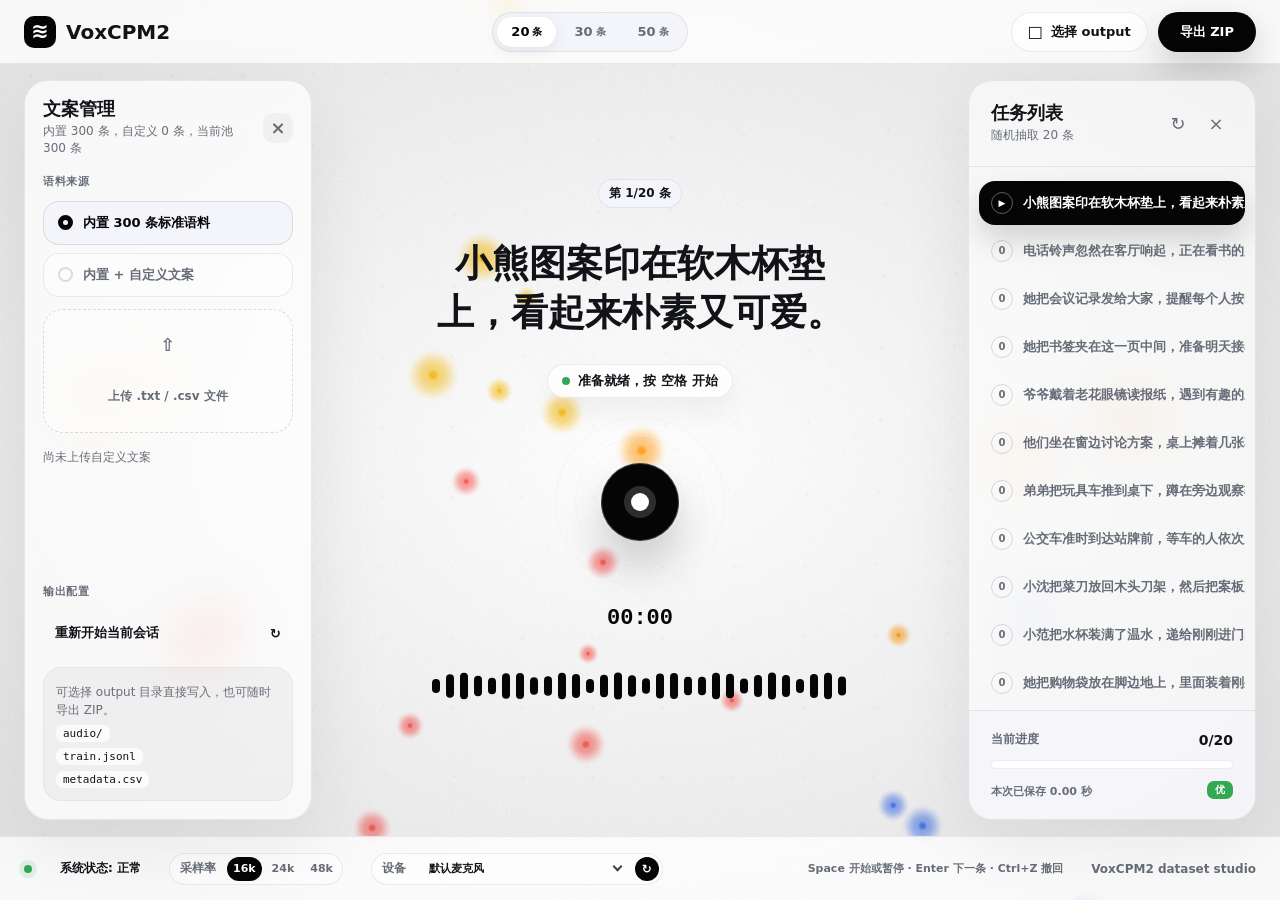
==== index.html @ 0311722b "first commit" ====
<!doctype html>
<html lang="zh-CN">
  <head>
    <meta charset="utf-8" />
    <meta name="viewport" content="width=device-width, initial-scale=1" />
    <title>VoxCPM2 录音训练工作台</title>
    <link rel="stylesheet" href="./src/styles.css" />
  </head>
  <body>
    <canvas id="shaderCanvas" aria-hidden="true"></canvas>

    <div class="app-shell">
      <header class="topbar">
        <div class="brand">
          <div class="brand__mark" aria-hidden="true">≋</div>
          <div class="brand__name">VoxCPM2</div>
        </div>

        <div class="segmented topbar__counts" id="countOptions" aria-label="录制条数">
          <button type="button" class="segment is-active" data-count="20">
            <span>20</span>
            <small>条</small>
          </button>
          <button type="button" class="segment" data-count="30">
            <span>30</span>
            <small>条</small>
          </button>
          <button type="button" class="segment" data-count="50">
            <span>50</span>
            <small>条</small>
          </button>
        </div>

        <div class="topbar__actions">
          <button type="button" class="ghost-pill" id="directoryButton">
            <span class="icon" aria-hidden="true">□</span>
            <span id="storageMode">选择 output</span>
          </button>
          <button type="button" class="primary-pill" id="exportButton">导出 ZIP</button>
        </div>
      </header>

      <button
        type="button"
        class="source-panel-toggle"
        id="sourcePanelToggle"
        aria-label="展开文案管理"
        hidden
      >
        文
      </button>

      <button
        type="button"
        class="task-panel-toggle"
        id="taskPanelToggle"
        aria-label="展开任务列表"
        hidden
      >
        列
      </button>

      <aside class="side-panel source-panel" id="sourcePanel" aria-label="文案与输出配置">
        <div class="panel-heading">
          <div>
            <h2>文案管理</h2>
            <p id="poolSummary">正在载入内置文案库</p>
          </div>
          <button type="button" class="panel-close" id="sourcePanelClose" aria-label="收起文案管理">
            ×
          </button>
        </div>

        <section class="stack source-stack">
          <div class="section-title">语料来源</div>
          <div class="source-options" id="sourceOptions">
            <button type="button" class="source-card is-active" data-source="builtin">
              <span class="radio-dot" aria-hidden="true"></span>
              <span>内置 300 条标准语料</span>
            </button>
            <button type="button" class="source-card" data-source="combined">
              <span class="radio-dot" aria-hidden="true"></span>
              <span>内置 + 自定义文案</span>
            </button>
          </div>

          <label class="upload-card" for="customFile">
            <span class="upload-card__icon" aria-hidden="true">⇧</span>
            <span>上传 .txt / .csv 文件</span>
            <input id="customFile" type="file" accept=".txt,.csv,text/plain,text/csv" />
          </label>
          <p class="microcopy" id="customSummary">尚未上传自定义文案</p>
        </section>

        <section class="stack output-stack">
          <div class="section-title">输出配置</div>
          <button type="button" class="settings-row" id="resetButton">
            <span>重新开始当前会话</span>
            <span aria-hidden="true">↻</span>
          </button>
          <div class="output-card">
            <p id="outputSummary">未选择目录时，录音会保存在浏览器内存中。</p>
            <code>audio/</code>
            <code>train.jsonl</code>
            <code>metadata.csv</code>
          </div>
        </section>
      </aside>

      <main class="recording-stage" aria-label="录音工作区">
        <div class="prompt-area">
          <div class="prompt-meta" id="promptMeta">
            <span class="prompt-progress-label" id="progressText">第 1/20 条</span>
            <div class="prompt-progress-track" aria-hidden="true">
              <div class="prompt-progress-fill" id="promptProgressFill"></div>
            </div>
            <span class="prompt-next" id="nextPromptText">下一条预览</span>
          </div>
          <p class="prompt-text" id="promptText">正在载入文案</p>
        </div>

        <div class="recorder-surface">
          <div class="status-strip" id="statusStrip">
            <span class="status-dot status-dot--ready" id="statusDot"></span>
            <span id="statusText">准备就绪，按 空格 开始</span>
          </div>

          <div class="vocal-aura" id="vocalAura">
            <span class="aura-ring aura-ring--one"></span>
            <span class="aura-ring aura-ring--two"></span>
            <span class="aura-ring aura-ring--three"></span>
            <button type="button" class="record-orb" id="recordButton" aria-label="开始录制">
              <span class="record-led" id="recordLed" aria-hidden="true"></span>
            </button>
          </div>

          <div class="timer" id="timer">00:00</div>
          <canvas id="waveform" width="640" height="120" aria-label="实时波形"></canvas>
          <audio id="playback" controls preload="metadata"></audio>
        </div>

        <div class="control-row" aria-hidden="true">
          <button type="button" id="undoButton" hidden></button>
          <button type="button" id="saveButton" hidden disabled></button>
          <button type="button" id="shuffleButton" hidden></button>
        </div>
      </main>

      <aside class="side-panel task-panel" aria-label="文案预览列表">
        <div class="list-header">
          <div>
            <h2>任务列表</h2>
            <p id="listSummary">随机抽取 20 条</p>
          </div>
          <div class="list-actions">
            <button type="button" class="icon-button" id="shuffleButtonMirror" title="重新洗牌">↻</button>
            <button type="button" class="icon-button" id="taskPanelClose" aria-label="收起任务列表">×</button>
          </div>
        </div>
        <ol class="task-list" id="taskList"></ol>
        <div class="progress-card">
          <div class="progress-card__row">
            <span>当前进度</span>
            <strong id="completionBadge">0/20</strong>
          </div>
          <div class="progress-track">
            <div class="progress-fill" id="progressFill"></div>
          </div>
          <div class="progress-card__row progress-card__row--muted">
            <span id="durationText">本次已保存 0.00 秒</span>
            <span class="quality-badge">优</span>
          </div>
        </div>
      </aside>

      <footer class="status-footer">
        <div class="footer-group">
          <span class="system-dot"></span>
          <strong>系统状态: 正常</strong>
          <div class="sample-rate-control" id="sampleRateOptions" aria-label="输出采样率">
            <span>采样率</span>
            <button type="button" class="sample-rate-button is-active" data-sample-rate="16000">16k</button>
            <button type="button" class="sample-rate-button" data-sample-rate="24000">24k</button>
            <button type="button" class="sample-rate-button" data-sample-rate="48000">48k</button>
          </div>
          <div class="device-control" id="deviceControl">
            <span>设备</span>
            <button
              type="button"
              class="audio-input-trigger"
              id="audioInputButton"
              aria-haspopup="listbox"
              aria-expanded="false"
              aria-label="选择录音输入设备"
            >
              <span id="audioInputLabel">默认麦克风</span>
              <span class="audio-input-caret" aria-hidden="true"></span>
            </button>
            <div class="audio-device-menu" id="audioDeviceMenu" role="listbox" aria-label="录音输入设备" hidden></div>
            <button type="button" class="refresh-device-button" id="refreshDevicesButton" aria-label="刷新麦克风设备">
              ↻
            </button>
          </div>
        </div>
        <div class="footer-group footer-group--right">
          <span class="shortcut-hints">Space 开始或暂停 · Enter 下一条 · Ctrl+Z 撤回</span>
          <span>VoxCPM2 dataset studio</span>
        </div>
      </footer>
    </div>

    <div class="toast-region" id="toastRegion" aria-live="polite" aria-atomic="false"></div>

    <script type="module" src="./src/app.js"></script>
  </body>
</html>
---- src/styles.css ----
:root {
  color-scheme: light;
  --canvas: #ffffff;
  --surface: rgba(255, 255, 255, 0.72);
  --surface-solid: #ffffff;
  --surface-soft: #f4f5fa;
  --surface-strong: #e9ebf4;
  --ink: #111318;
  --muted: #676d78;
  --faint: #9aa0aa;
  --line: rgba(17, 19, 24, 0.08);
  --line-strong: rgba(17, 19, 24, 0.14);
  --primary: #050506;
  --blue: #346bf1;
  --red: #ff4641;
  --green: #34a853;
  --yellow: #fbbc04;
  --shadow: 0 24px 80px rgba(15, 23, 42, 0.08);
  --panel-radius: 24px;
  --pill-radius: 999px;
  font-family:
    "Hanken Grotesk", Inter, ui-sans-serif, system-ui, -apple-system,
    BlinkMacSystemFont, "Segoe UI", "PingFang SC", "Microsoft YaHei", sans-serif;
}

* {
  box-sizing: border-box;
}

[hidden] {
  display: none !important;
}

html,
body {
  width: 100%;
  height: 100%;
  min-height: 100%;
}

body {
  margin: 0;
  overflow: hidden;
  background: var(--canvas);
  color: var(--ink);
}

button,
input,
select {
  font: inherit;
}

button {
  border: 0;
  cursor: pointer;
}

button:disabled {
  cursor: not-allowed;
  opacity: 0.45;
}

#shaderCanvas {
  position: fixed;
  inset: 0;
  z-index: 0;
  width: 100vw;
  height: 100vh;
  pointer-events: none;
}

.app-shell {
  position: relative;
  z-index: 1;
  display: grid;
  grid-template:
    "top top top" 64px
    "main main main" minmax(0, 1fr)
    "foot foot foot" 64px / minmax(0, 1fr);
  gap: 0;
  width: 100vw;
  height: 100dvh;
  padding: 0;
}

.app-shell.is-source-collapsed {
  grid-template:
    "top top top" 64px
    "main main main" minmax(0, 1fr)
    "foot foot foot" 64px / minmax(0, 1fr);
}

.topbar {
  grid-area: top;
  display: flex;
  align-items: center;
  justify-content: space-between;
  gap: 20px;
  height: 64px;
  padding: 0 24px;
  border-bottom: 1px solid var(--line);
  background: rgba(255, 255, 255, 0.78);
  backdrop-filter: blur(22px);
}

.brand,
.topbar__actions,
.footer-group,
.prompt-meta,
.timer-row,
.ghost-pill,
.primary-pill {
  display: flex;
  align-items: center;
}

.brand {
  gap: 10px;
  min-width: 220px;
}

.brand__mark {
  display: grid;
  place-items: center;
  width: 32px;
  height: 32px;
  border-radius: 10px;
  background: var(--primary);
  color: #fff;
  font-size: 21px;
  font-weight: 900;
  line-height: 1;
}

.brand__name {
  font-size: 20px;
  font-weight: 900;
  letter-spacing: 0;
}

.segmented {
  display: inline-grid;
  grid-template-columns: repeat(3, 1fr);
  gap: 4px;
  padding: 4px;
  border-radius: var(--pill-radius);
  background: var(--surface-soft);
  border: 1px solid var(--line);
}

.segment {
  display: flex;
  gap: 3px;
  align-items: center;
  justify-content: center;
  width: 100%;
  min-width: 54px;
  min-height: 30px;
  padding: 0 14px;
  border-radius: var(--pill-radius);
  background: transparent;
  color: var(--muted);
  font-size: 13px;
  font-weight: 800;
  text-align: center;
}

.segment small {
  font-size: 10px;
  font-weight: 700;
  line-height: 1;
}

.segment.is-active {
  background: #fff;
  color: var(--primary);
  box-shadow: 0 4px 16px rgba(15, 23, 42, 0.08);
}

.topbar__actions {
  justify-content: flex-end;
  gap: 10px;
  min-width: 320px;
}

.ghost-pill,
.primary-pill {
  min-height: 40px;
  border-radius: var(--pill-radius);
  font-size: 13px;
  font-weight: 800;
  white-space: nowrap;
}

.ghost-pill {
  gap: 8px;
  padding: 0 16px;
  background: rgba(255, 255, 255, 0.76);
  color: var(--ink);
  border: 1px solid var(--line);
  max-width: 210px;
}

.ghost-pill span:last-child {
  overflow: hidden;
  text-overflow: ellipsis;
  white-space: nowrap;
}

.primary-pill {
  justify-content: center;
  padding: 0 22px;
  background: var(--primary);
  color: #fff;
  box-shadow: 0 14px 34px rgba(0, 0, 0, 0.18);
}

.icon {
  font-size: 16px;
}

.side-panel {
  min-height: 0;
  border: 1px solid var(--line);
  border-radius: var(--panel-radius);
  background: var(--surface);
  box-shadow: var(--shadow);
  backdrop-filter: blur(26px);
  overflow: hidden;
}

.source-panel {
  position: fixed;
  z-index: 12;
  top: 80px;
  left: 24px;
  bottom: 80px;
  width: 288px;
  display: grid;
  grid-template-rows: auto minmax(0, 1fr) auto;
  gap: 16px;
  margin: 0;
  padding: 18px;
  overflow: hidden;
}

.app-shell.is-source-collapsed .source-panel {
  display: none;
}

.source-panel-toggle {
  position: fixed;
  z-index: 12;
  top: 80px;
  left: 24px;
  display: grid;
  place-items: center;
  width: 46px;
  height: 46px;
  margin: 0;
  border-radius: 16px;
  background: var(--surface);
  color: var(--ink);
  border: 1px solid var(--line);
  box-shadow: var(--shadow);
  font-size: 14px;
  font-weight: 950;
  backdrop-filter: blur(26px);
}

.task-panel-toggle {
  position: fixed;
  z-index: 12;
  top: 80px;
  right: 24px;
  display: grid;
  place-items: center;
  width: 46px;
  height: 46px;
  margin: 0;
  border-radius: 16px;
  background: var(--surface);
  color: var(--ink);
  border: 1px solid var(--line);
  box-shadow: var(--shadow);
  font-size: 14px;
  font-weight: 950;
  backdrop-filter: blur(26px);
}

.source-panel-toggle[hidden],
.task-panel-toggle[hidden] {
  display: none;
}

.task-panel {
  position: fixed;
  z-index: 12;
  top: 80px;
  right: 24px;
  bottom: 80px;
  width: 288px;
  display: grid;
  grid-template-rows: auto minmax(0, 1fr) auto;
  margin: 0;
  background: rgba(255, 255, 255, 0.58);
  box-shadow: 0 18px 70px rgba(15, 23, 42, 0.08);
}

.app-shell.is-task-collapsed .task-panel {
  display: none;
}

.panel-heading,
.list-header,
.progress-card__row,
.settings-row {
  display: flex;
  align-items: center;
  justify-content: space-between;
  gap: 12px;
}

.panel-heading {
  min-height: 42px;
}

.panel-heading h2,
.list-header h2 {
  margin: 0;
  font-size: 18px;
  line-height: 1.1;
  font-weight: 900;
}

.panel-heading p,
.list-header p,
.microcopy,
.output-card p {
  margin: 4px 0 0;
  color: var(--muted);
  font-size: 12px;
  line-height: 1.45;
}

.mini-icon,
.panel-close {
  display: grid;
  place-items: center;
  width: 30px;
  height: 30px;
  border-radius: 10px;
  background: var(--surface-soft);
  color: var(--ink);
  font-size: 12px;
  font-weight: 900;
}

.panel-close {
  flex: 0 0 30px;
  background: rgba(0, 0, 0, 0.04);
  color: var(--muted);
  font-size: 18px;
  line-height: 1;
}

.panel-close:hover,
.source-panel-toggle:hover {
  background: var(--primary);
  color: #fff;
}

.stack {
  display: grid;
  gap: 12px;
  min-height: 0;
}

.source-stack {
  grid-template-rows: auto auto minmax(66px, 0.55fr) auto;
  align-content: start;
  overflow: hidden;
}

.output-stack {
  grid-template-rows: auto auto minmax(0, 1fr);
  overflow: hidden;
}

.section-title {
  color: var(--muted);
  font-size: 11px;
  font-weight: 900;
  letter-spacing: 0.06em;
  text-transform: uppercase;
}

.source-options {
  display: grid;
  gap: 8px;
  min-height: 0;
}

.source-card {
  display: flex;
  align-items: center;
  gap: 10px;
  min-height: 44px;
  padding: 0 14px;
  border: 1px solid var(--line);
  border-radius: 16px;
  background: rgba(255, 255, 255, 0.42);
  color: var(--muted);
  font-size: 13px;
  font-weight: 800;
  text-align: left;
}

.source-card.is-active {
  background: var(--surface-soft);
  color: var(--primary);
  border-color: rgba(0, 0, 0, 0.1);
}

.radio-dot {
  width: 15px;
  height: 15px;
  border: 2px solid var(--line-strong);
  border-radius: 50%;
}

.source-card.is-active .radio-dot {
  border: 5px solid var(--primary);
}

.upload-card {
  display: grid;
  place-items: center;
  min-height: 66px;
  padding: 10px;
  border: 1px dashed var(--line-strong);
  border-radius: 20px;
  background: rgba(255, 255, 255, 0.34);
  color: var(--muted);
  font-size: 12px;
  font-weight: 800;
  text-align: center;
  cursor: pointer;
}

.upload-card:hover {
  background: var(--surface-soft);
  color: var(--primary);
}

.upload-card input {
  position: absolute;
  width: 1px;
  height: 1px;
  overflow: hidden;
  clip: rect(0 0 0 0);
}

.upload-card__icon {
  display: block;
  font-size: 18px;
  line-height: 1;
}

.settings-row {
  width: 100%;
  min-height: 44px;
  padding: 0 12px;
  border-radius: 14px;
  background: transparent;
  color: var(--ink);
  font-size: 13px;
  font-weight: 800;
}

.settings-row:hover {
  background: var(--surface-soft);
}

.output-card {
  display: grid;
  gap: 6px;
  min-height: 0;
  padding: 12px;
  border-radius: 18px;
  background: rgba(0, 0, 0, 0.04);
  border: 1px solid rgba(0, 0, 0, 0.04);
  overflow: hidden;
}

.output-card p {
  display: -webkit-box;
  overflow: hidden;
  -webkit-box-orient: vertical;
  -webkit-line-clamp: 3;
}

.output-card code {
  width: fit-content;
  padding: 2px 7px;
  border-radius: 7px;
  background: rgba(255, 255, 255, 0.72);
  color: var(--ink);
  font-size: 11px;
}

.recording-stage {
  grid-area: main;
  display: grid;
  grid-template-rows: auto minmax(0, auto) auto;
  justify-items: center;
  align-content: center;
  min-width: 0;
  min-height: 0;
  width: min(760px, calc(100vw - 120px));
  min-width: 0;
  margin: 0 auto;
  padding: 28px 20px 22px;
  text-align: center;
}

.app-shell.is-task-collapsed .recording-stage {
  width: min(920px, calc(100vw - 120px));
}

.prompt-area {
  width: min(860px, 100%);
  min-width: 0;
}

.prompt-meta {
  display: inline-grid;
  grid-template-columns: auto minmax(120px, 220px) minmax(0, 280px);
  justify-content: center;
  align-items: center;
  gap: 10px;
  max-width: 100%;
  color: var(--muted);
  font-size: 12px;
  font-weight: 800;
}

.prompt-progress-label {
  padding: 5px 10px;
  border-radius: var(--pill-radius);
  background: var(--surface-soft);
  border: 1px solid var(--line);
  color: var(--ink);
  white-space: nowrap;
}

.prompt-progress-track {
  height: 6px;
  overflow: hidden;
  border-radius: var(--pill-radius);
  background: rgba(17, 19, 24, 0.08);
}

.prompt-progress-fill {
  width: 0%;
  height: 100%;
  border-radius: inherit;
  background: var(--primary);
  transition: width 240ms ease;
}

.prompt-next {
  overflow: hidden;
  text-align: left;
  text-overflow: ellipsis;
  white-space: nowrap;
}

.prompt-meta.is-compact {
  grid-template-columns: auto;
}

.prompt-meta.is-compact .prompt-progress-track,
.prompt-meta.is-compact .prompt-next {
  display: none;
}

.prompt-text {
  display: flex;
  align-items: center;
  justify-content: center;
  min-height: 132px;
  margin: 14px 0 0;
  padding: 0 18px;
  font-size: clamp(26px, 2.9vw, 38px);
  font-weight: 900;
  line-height: 1.32;
  letter-spacing: 0;
  text-wrap: balance;
  overflow-wrap: anywhere;
}

.recorder-surface {
  display: grid;
  justify-items: center;
  align-content: start;
  grid-template-rows: auto auto auto auto;
  gap: 14px;
  width: min(720px, 100%);
  min-height: 0;
  margin-top: 10px;
}

.status-strip {
  display: inline-flex;
  align-items: center;
  gap: 8px;
  min-height: 34px;
  padding: 0 14px;
  border-radius: var(--pill-radius);
  background: rgba(255, 255, 255, 0.72);
  border: 1px solid var(--line);
  color: var(--ink);
  font-size: 13px;
  font-weight: 900;
  box-shadow: 0 12px 30px rgba(15, 23, 42, 0.06);
}

.status-dot {
  width: 8px;
  height: 8px;
  border-radius: 50%;
  background: var(--green);
}

.status-dot--recording {
  background: var(--red);
  animation: pulse 1s infinite;
}

.status-strip.is-recording {
  background: rgba(255, 70, 65, 0.1);
  border-color: rgba(255, 70, 65, 0.24);
  color: var(--red);
}

.status-dot--pending {
  background: var(--yellow);
}

.status-dot--done {
  background: var(--blue);
}

.vocal-aura {
  position: relative;
  display: grid;
  place-items: center;
  width: 180px;
  height: 180px;
  margin: 0;
}

.vocal-aura.is-recording .aura-ring {
  border-color: rgba(255, 70, 65, 0.34);
  animation-duration: 1.45s;
}

.vocal-aura.is-recording .aura-ring--two {
  box-shadow: 0 0 54px rgba(255, 70, 65, 0.18);
}

.aura-ring {
  position: absolute;
  border-radius: 50%;
  border: 1px solid rgba(0, 0, 0, 0.05);
  opacity: 0.5;
  animation: auraPulse 4s ease-in-out infinite;
}

.aura-ring--one {
  width: 88px;
  height: 88px;
}

.aura-ring--two {
  width: 130px;
  height: 130px;
  animation-delay: -1s;
}

.aura-ring--three {
  width: 170px;
  height: 170px;
  animation-delay: -2s;
}

.record-orb {
  position: relative;
  z-index: 1;
  display: grid;
  place-items: center;
  width: 78px;
  height: 78px;
  border-radius: 50%;
  background: var(--primary);
  box-shadow:
    0 26px 44px rgba(0, 0, 0, 0.18),
    inset 0 0 0 1px rgba(255, 255, 255, 0.22);
  transition:
    transform 160ms ease,
    box-shadow 160ms ease,
    background 160ms ease;
}

.record-orb:hover:not(:disabled) {
  transform: translateY(-2px) scale(1.02);
}

.record-orb:active:not(:disabled) {
  transform: translateY(1px) scale(0.98);
}

.record-orb.is-recording {
  background: var(--red);
  box-shadow:
    0 26px 44px rgba(255, 70, 65, 0.32),
    0 0 0 16px rgba(255, 70, 65, 0.12);
}

.record-led {
  width: 18px;
  height: 18px;
  border: 0;
  border-radius: 50%;
  background: #fff;
  box-shadow: 0 0 0 7px rgba(255, 255, 255, 0.16);
}

.record-led.is-recording {
  width: 22px;
  height: 22px;
  border-radius: 6px;
  background: #fff;
  box-shadow: none;
  animation: pulse 1s infinite;
}

.timer {
  min-width: 112px;
  color: var(--primary);
  font-family: "SFMono-Regular", Consolas, "Liberation Mono", monospace;
  font-size: 22px;
  font-weight: 900;
  font-variant-numeric: tabular-nums;
}

#waveform {
  display: block;
  width: min(420px, 72vw);
  height: 82px;
  border: 0;
  background: transparent;
}

audio {
  width: min(420px, 78vw);
  height: 42px;
  opacity: 0.96;
  margin-top: 0;
  padding: 3px;
  border-radius: 999px;
  background: rgba(255, 255, 255, 0.7);
  border: 1px solid var(--line);
  box-shadow: 0 12px 30px rgba(15, 23, 42, 0.07);
}

audio:not([src]) {
  display: none;
}

.control-row {
  display: none;
}

.shortcut-hints {
  color: var(--muted);
  font-size: 11px;
  font-weight: 700;
  letter-spacing: 0;
  white-space: nowrap;
}

.list-header {
  padding: 22px;
  border-bottom: 1px solid var(--line);
}

.list-actions {
  display: inline-flex;
  align-items: center;
  gap: 4px;
}

.icon-button {
  display: grid;
  place-items: center;
  width: 34px;
  height: 34px;
  border-radius: 50%;
  background: transparent;
  color: var(--muted);
  font-size: 18px;
}

.icon-button:hover {
  background: var(--surface-soft);
  color: var(--ink);
}

.task-list {
  display: grid;
  align-content: start;
  gap: 4px;
  min-height: 0;
  margin: 0;
  padding: 14px 10px;
  overflow-y: auto;
  overscroll-behavior: contain;
}

.task-list li {
  display: flex;
  align-items: center;
  gap: 10px;
  min-height: 44px;
  padding: 0 12px;
  border-radius: 16px;
  color: var(--muted);
  font-size: 13px;
  font-weight: 800;
  line-height: 1.35;
  list-style: none;
  overflow: hidden;
  text-overflow: ellipsis;
  white-space: nowrap;
}

.task-list li::before {
  content: counter(list-item);
  display: grid;
  place-items: center;
  width: 20px;
  height: 20px;
  flex: 0 0 20px;
  border: 1px solid var(--line-strong);
  border-radius: 50%;
  color: var(--muted);
  font-size: 10px;
  font-weight: 900;
}

.task-list li.is-current {
  background: var(--primary);
  color: #fff;
  box-shadow: 0 14px 30px rgba(0, 0, 0, 0.16);
}

.task-list li.is-current::before {
  content: "▶";
  border-color: rgba(255, 255, 255, 0.35);
  color: #fff;
  font-size: 9px;
}

.task-list li.is-done {
  background: rgba(52, 168, 83, 0.1);
  color: var(--green);
}

.task-list li.is-done::before {
  content: "✓";
  border-color: rgba(52, 168, 83, 0.22);
  color: var(--green);
}

.progress-card {
  display: grid;
  gap: 12px;
  padding: 20px 22px;
  border-top: 1px solid var(--line);
  background: rgba(244, 245, 250, 0.82);
}

.progress-card__row {
  color: var(--muted);
  font-size: 12px;
  font-weight: 800;
}

.progress-card__row strong {
  color: var(--ink);
  font-size: 14px;
}

.progress-track {
  height: 9px;
  overflow: hidden;
  border-radius: var(--pill-radius);
  background: #fff;
  border: 1px solid var(--line);
}

.progress-fill {
  width: 0%;
  height: 100%;
  border-radius: inherit;
  background: var(--primary);
  transition: width 240ms ease;
}

.progress-card__row--muted {
  align-items: flex-end;
  font-size: 11px;
}

.quality-badge {
  padding: 2px 8px;
  border-radius: 7px;
  background: var(--green);
  color: #fff;
  font-size: 10px;
  font-weight: 900;
}

.status-footer {
  grid-area: foot;
  display: flex;
  align-items: center;
  justify-content: space-between;
  gap: 18px;
  height: 64px;
  padding: 0 24px;
  border-top: 1px solid var(--line);
  background: rgba(255, 255, 255, 0.78);
  backdrop-filter: blur(22px);
  color: var(--muted);
  font-size: 12px;
  font-weight: 700;
}

.footer-group {
  gap: 28px;
  min-width: 0;
}

.footer-group strong {
  color: var(--ink);
}

.footer-group--right {
  justify-content: flex-end;
}

.sample-rate-control {
  display: inline-flex;
  align-items: center;
  gap: 4px;
  padding: 3px;
  border: 1px solid var(--line);
  border-radius: 999px;
  background: rgba(255, 255, 255, 0.54);
}

.sample-rate-control > span {
  padding: 0 7px;
  color: var(--muted);
}

.sample-rate-button {
  min-width: 34px;
  height: 24px;
  border-radius: 999px;
  background: transparent;
  color: var(--muted);
  font-size: 11px;
  font-weight: 900;
}

.sample-rate-button.is-active {
  background: var(--primary);
  color: #fff;
}

.sample-rate-button:disabled {
  opacity: 0.48;
}

.device-control {
  position: relative;
  z-index: 45;
  display: inline-flex;
  align-items: center;
  gap: 6px;
  min-width: 0;
  max-width: 330px;
  padding: 3px;
  border: 1px solid var(--line);
  border-radius: 999px;
  background: rgba(255, 255, 255, 0.54);
}

.device-control > span {
  flex: 0 0 auto;
  padding: 0 7px;
  color: var(--muted);
}

.audio-input-trigger {
  display: inline-flex;
  align-items: center;
  justify-content: space-between;
  gap: 8px;
  width: min(210px, 24vw);
  min-width: 118px;
  height: 24px;
  min-height: 24px;
  padding: 0 8px 0 10px;
  border: 0;
  outline: 0;
  border-radius: 999px;
  background: transparent;
  color: var(--ink);
  font-size: 11px;
  font-weight: 900;
}

.audio-input-trigger:hover,
.audio-input-trigger.is-open {
  background: rgba(17, 19, 24, 0.06);
}

.audio-input-trigger:focus-visible,
.refresh-device-button:focus-visible {
  outline: 2px solid rgba(17, 19, 24, 0.22);
  outline-offset: 2px;
}

.audio-input-trigger > span:first-child {
  min-width: 0;
  overflow: hidden;
  text-overflow: ellipsis;
  white-space: nowrap;
}

.audio-input-caret {
  width: 7px;
  height: 7px;
  border-right: 2px solid currentColor;
  border-bottom: 2px solid currentColor;
  transform: translateY(-2px) rotate(45deg);
  opacity: 0.8;
  transition: transform 160ms ease;
}

.audio-input-trigger.is-open .audio-input-caret {
  transform: translateY(2px) rotate(225deg);
}

.audio-input-trigger:disabled {
  opacity: 0.48;
}

.audio-device-menu {
  position: absolute;
  z-index: 40;
  left: 0;
  bottom: calc(100% + 10px);
  display: grid;
  gap: 4px;
  width: min(232px, calc(100vw - 40px));
  max-height: 176px;
  padding: 6px;
  border: 1px solid var(--line-strong);
  border-radius: 18px;
  background: rgba(255, 255, 255, 0.94);
  box-shadow: 0 20px 54px rgba(15, 23, 42, 0.16);
  backdrop-filter: blur(24px);
  overflow-x: hidden;
  overflow-y: auto;
}

.audio-device-menu.is-left {
  right: 0;
  left: auto;
}

.audio-device-menu::-webkit-scrollbar {
  width: 4px;
}

.audio-device-menu::-webkit-scrollbar-thumb {
  border-radius: 999px;
  background: rgba(17, 19, 24, 0.22);
}

.audio-device-option {
  display: block;
  width: 100%;
  min-height: 34px;
  padding: 0 11px;
  border-radius: 12px;
  background: transparent;
  color: var(--ink);
  font-size: 12px;
  font-weight: 800;
  line-height: 34px;
  overflow: hidden;
  text-align: left;
  text-overflow: ellipsis;
  white-space: nowrap;
}

.audio-device-option:hover {
  background: rgba(17, 19, 24, 0.06);
}

.audio-device-option.is-selected {
  background: var(--primary);
  color: #fff;
}

.refresh-device-button {
  display: grid;
  flex: 0 0 auto;
  place-items: center;
  width: 24px;
  height: 24px;
  border-radius: 999px;
  background: var(--primary);
  color: #fff;
  font-size: 12px;
  font-weight: 900;
  line-height: 1;
}

.refresh-device-button:disabled {
  opacity: 0.48;
}

.system-dot {
  width: 8px;
  height: 8px;
  border-radius: 50%;
  background: var(--green);
  box-shadow: 0 0 0 5px rgba(52, 168, 83, 0.12);
}

.toast-region {
  position: fixed;
  z-index: 30;
  top: 82px;
  right: 24px;
  display: grid;
  gap: 10px;
  width: min(360px, calc(100vw - 32px));
  pointer-events: none;
}

.toast {
  padding: 12px 14px;
  border: 1px solid var(--line);
  border-radius: 16px;
  background: rgba(255, 255, 255, 0.92);
  box-shadow: 0 18px 40px rgba(15, 23, 42, 0.12);
  color: var(--ink);
  font-size: 13px;
  font-weight: 800;
  backdrop-filter: blur(22px);
}

@keyframes pulse {
  0%,
  100% {
    opacity: 1;
  }
  50% {
    opacity: 0.38;
  }
}

@keyframes auraPulse {
  0%,
  100% {
    transform: scale(1);
    opacity: 0.18;
  }
  50% {
    transform: scale(1.08);
    opacity: 0.5;
  }
}

@media (max-width: 1120px) {
  body {
    overflow-y: auto;
  }

  .app-shell {
    grid-template:
      "top" auto
      "main" auto
      "left" auto
      "right" 420px
      "foot" auto / minmax(0, 1fr);
    height: auto;
    min-height: 100dvh;
    padding: 0;
  }

  .app-shell.is-source-collapsed {
    grid-template:
      "top" auto
      "main" auto
      "left" auto
      "right" 420px
      "foot" auto / minmax(0, 1fr);
  }

  .topbar,
  .status-footer {
    position: sticky;
    z-index: 5;
  }

  .topbar {
    top: 0;
    flex-wrap: wrap;
    height: auto;
    min-height: 64px;
    padding: 12px 18px;
  }

  .topbar__actions,
  .brand {
    min-width: 0;
  }

  .source-panel {
    position: static;
    grid-area: left;
    width: auto;
    height: auto;
    margin: 0 18px;
    max-height: none;
  }

  .source-panel-toggle {
    position: static;
    grid-area: left;
    justify-self: start;
    margin: 0 18px;
  }

  .task-panel-toggle {
    position: static;
    grid-area: right;
    justify-self: start;
    margin: 0 18px;
  }

  .task-panel {
    position: static;
    grid-area: right;
    width: auto;
    height: auto;
    margin: 0 18px;
    min-height: 0;
  }

  .recording-stage {
    width: min(860px, calc(100vw - 36px));
    min-width: 0;
    min-height: 680px;
  }

  .status-footer {
    bottom: 0;
    flex-direction: column;
    align-items: flex-start;
    height: auto;
    padding: 14px 18px;
  }

  .footer-group {
    flex-wrap: wrap;
    gap: 12px;
  }
}

@media (max-width: 720px) {
  .app-shell {
    padding: 0;
  }

  .topbar__counts {
    order: 3;
    width: 100%;
  }

  .topbar__actions {
    width: 100%;
  }

  .ghost-pill,
  .primary-pill {
    flex: 1;
  }

  .recording-stage {
    min-height: 610px;
    padding: 14px 0;
  }

  .prompt-text {
    min-height: 118px;
    padding: 0 12px;
    font-size: 24px;
    line-height: 1.35;
  }

  .vocal-aura {
    width: 180px;
    height: 180px;
  }

  .aura-ring--three {
    width: 160px;
    height: 160px;
  }
  }

  .shortcut-hints {
    white-space: normal;
  }
}
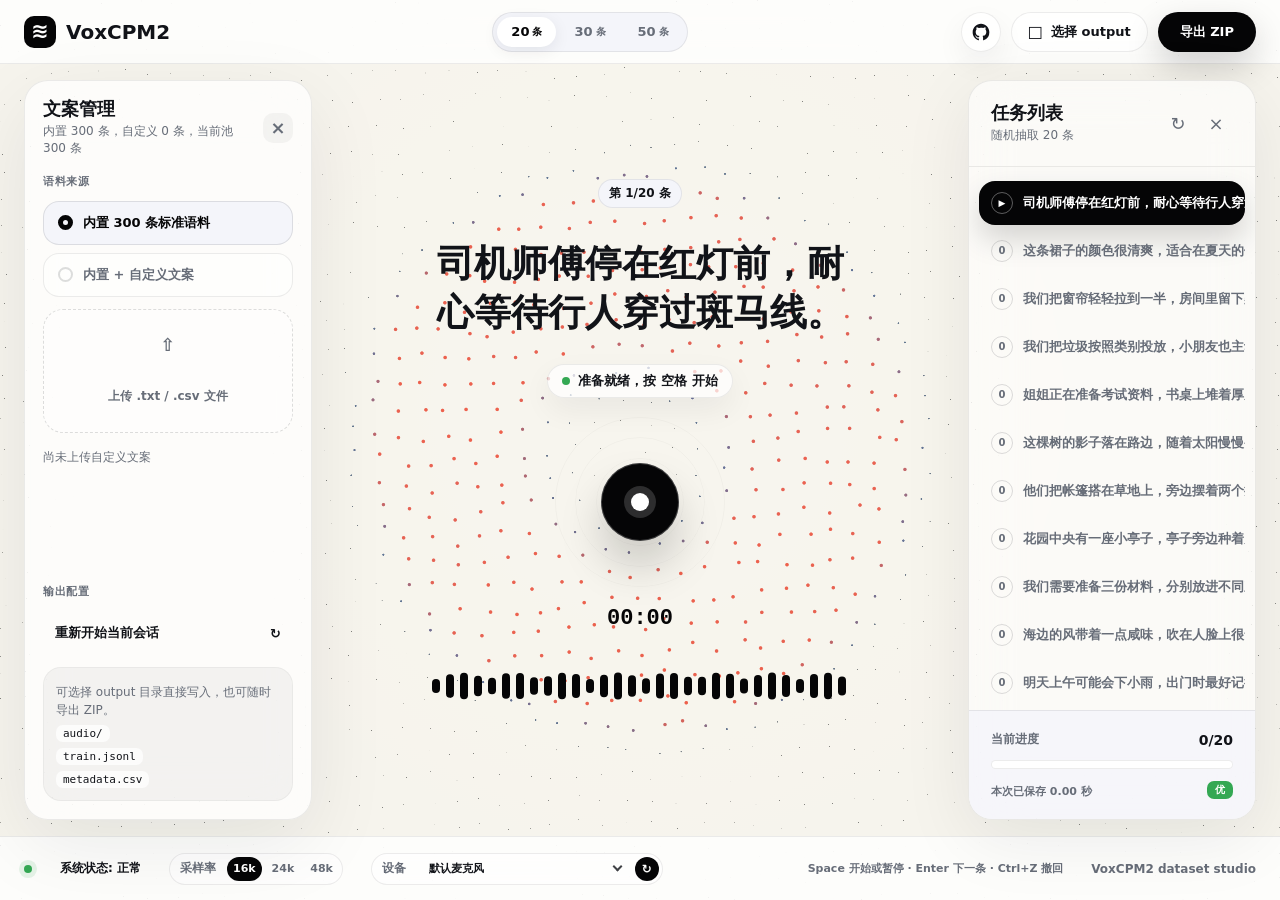
==== commit e98d98dd: "Add GitHub repository link" ====
--- a/index.html
+++ b/index.html
@@ -32,6 +32,20 @@
         </div>
 
         <div class="topbar__actions">
+          <a
+            class="github-link"
+            href="https://github.com/cuser-it/VoiceForge"
+            target="_blank"
+            rel="noreferrer"
+            aria-label="打开 GitHub 仓库"
+            title="GitHub"
+          >
+            <svg viewBox="0 0 24 24" aria-hidden="true">
+              <path
+                d="M12 2C6.48 2 2 6.58 2 12.24c0 4.52 2.87 8.35 6.84 9.7.5.1.68-.22.68-.49v-1.72c-2.78.62-3.37-1.37-3.37-1.37-.46-1.19-1.11-1.5-1.11-1.5-.91-.64.07-.63.07-.63 1 .07 1.53 1.06 1.53 1.06.9 1.57 2.35 1.12 2.92.86.09-.67.35-1.12.63-1.38-2.22-.26-4.55-1.14-4.55-5.06 0-1.12.39-2.03 1.03-2.75-.1-.26-.45-1.3.1-2.71 0 0 .84-.28 2.75 1.05A9.35 9.35 0 0 1 12 6.96c.85 0 1.7.12 2.5.34 1.9-1.33 2.74-1.05 2.74-1.05.55 1.41.2 2.45.1 2.71.64.72 1.03 1.63 1.03 2.75 0 3.93-2.34 4.8-4.57 5.05.36.32.68.95.68 1.91v2.78c0 .27.18.59.69.49A10.1 10.1 0 0 0 22 12.24C22 6.58 17.52 2 12 2Z"
+              />
+            </svg>
+          </a>
           <button type="button" class="ghost-pill" id="directoryButton">
             <span class="icon" aria-hidden="true">□</span>
             <span id="storageMode">选择 output</span>
--- a/src/styles.css
+++ b/src/styles.css
@@ -41,7 +41,9 @@
 body {
   margin: 0;
   overflow: hidden;
-  background: var(--canvas);
+  background:
+    radial-gradient(circle at 50% 45%, rgba(255, 255, 255, 0.94), rgba(247, 245, 239, 0.84) 42%, rgba(228, 233, 229, 0.72) 100%),
+    #f7f5ef;
   color: var(--ink);
 }
 
@@ -62,11 +64,13 @@
 }
 
 #shaderCanvas {
+  display: block;
   position: fixed;
   inset: 0;
   z-index: 0;
   width: 100vw;
   height: 100vh;
+  opacity: 0.92;
   pointer-events: none;
 }
 
@@ -214,6 +218,35 @@
   background: var(--primary);
   color: #fff;
   box-shadow: 0 14px 34px rgba(0, 0, 0, 0.18);
+}
+
+.github-link {
+  display: grid;
+  flex: 0 0 auto;
+  place-items: center;
+  width: 40px;
+  height: 40px;
+  border: 1px solid var(--line);
+  border-radius: 50%;
+  background: rgba(255, 255, 255, 0.76);
+  color: var(--ink);
+  box-shadow: 0 12px 30px rgba(15, 23, 42, 0.06);
+  transition:
+    transform 160ms ease,
+    background 160ms ease,
+    color 160ms ease;
+}
+
+.github-link:hover {
+  transform: translateY(-1px);
+  background: var(--primary);
+  color: #fff;
+}
+
+.github-link svg {
+  width: 20px;
+  height: 20px;
+  fill: currentColor;
 }
 
 .icon {
